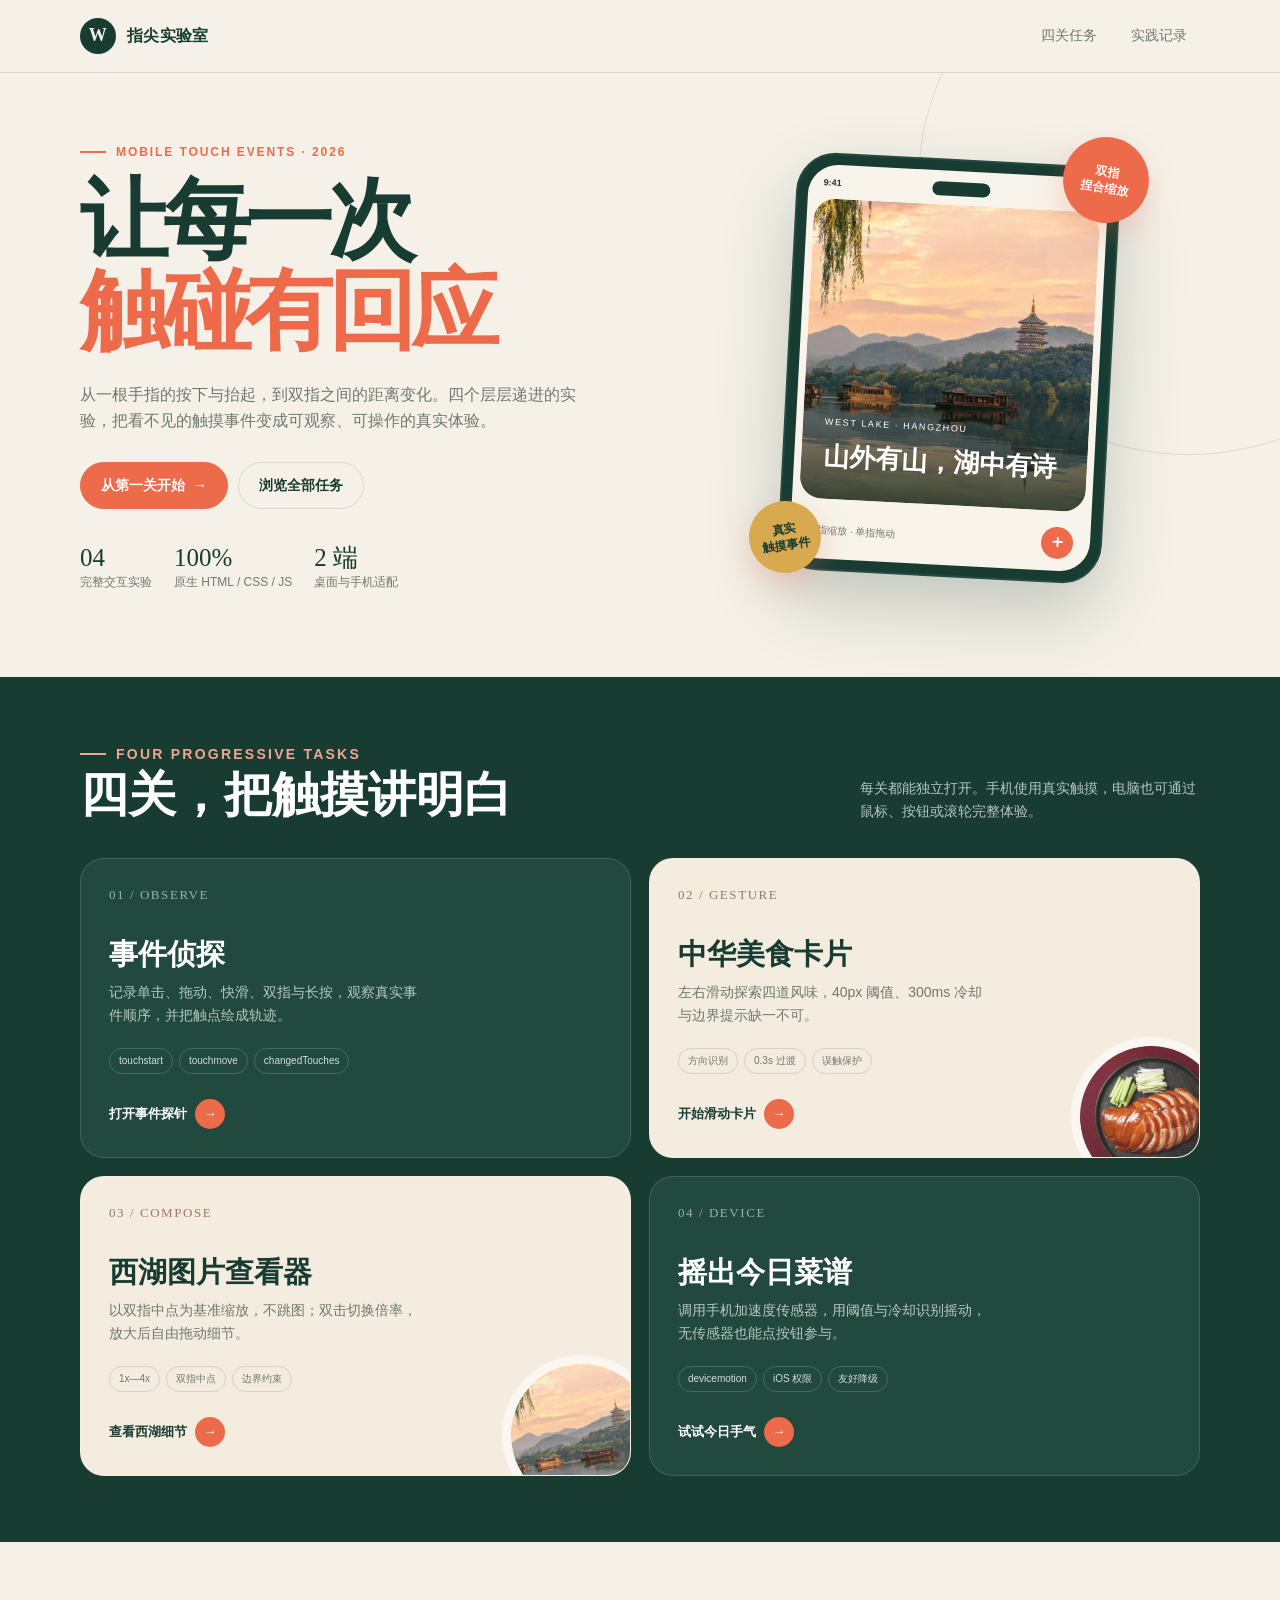
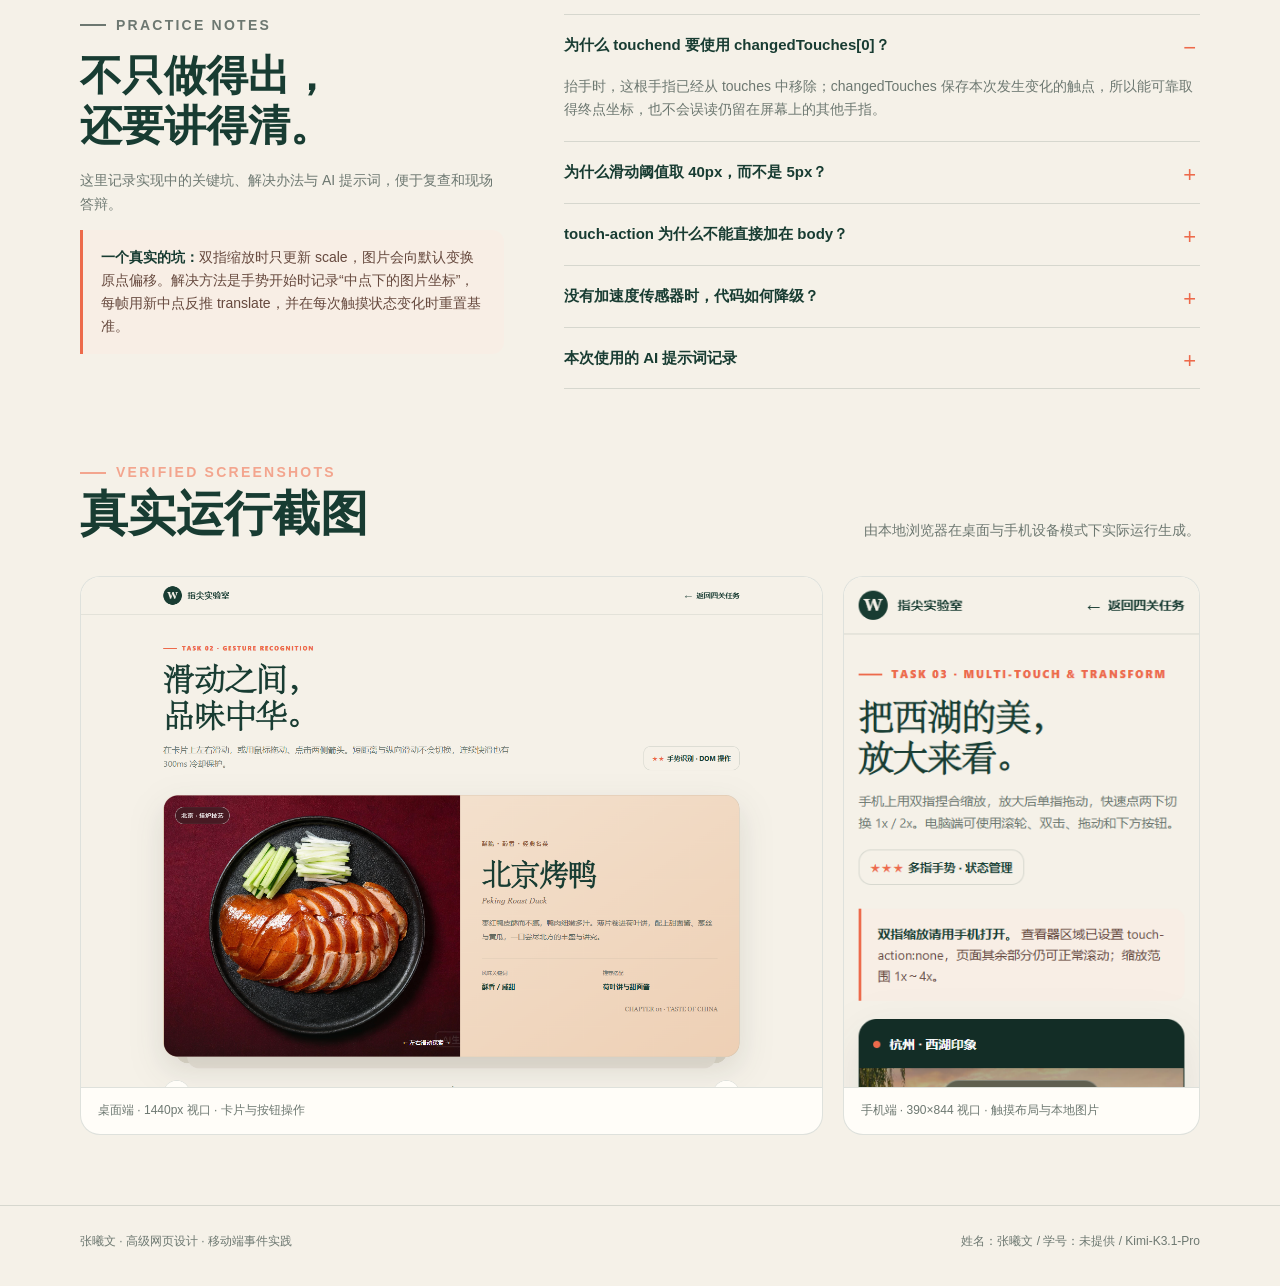
==== index.html @ 84e7a2de "新增移动端触摸交互四关完整实践" ====
<!DOCTYPE html>
<!--
  姓名：张曦文
  学号：未提供
  使用大模型：Kimi-K3.1-Pro
  功能：移动端常用触摸事件四关完整实践与提交说明
-->
<html lang="zh-CN">
<head>
  <meta charset="UTF-8">
  <meta name="viewport" content="width=device-width, initial-scale=1.0">
  <meta name="description" content="张曦文的移动端触摸交互实践：事件探针、美食手势卡片、双指图片查看器与摇一摇菜谱。">
  <meta name="theme-color" content="#f5f1e8">
  <link rel="icon" href="assets/wy-favicon.svg" type="image/svg+xml">
  <title>指尖实验室｜张曦文的移动端交互实践</title>
  <link rel="stylesheet" href="css/wy-common.css">
  <style>
    .wy_hero { position: relative; overflow: hidden; padding: 58px 0 72px; }
    .wy_hero::before { content: ""; position: absolute; top: -160px; right: -180px; width: 540px; height: 540px; border: 1px solid rgba(24,60,50,.12); border-radius: 50%; pointer-events: none; }
    .wy_hero_grid { display: grid; grid-template-columns: minmax(0, 1.05fr) minmax(340px, .95fr); gap: 64px; align-items: center; }
    .wy_hero_title { margin: 0; color: var(--wy_ink); font-family: "Songti SC", "STSong", "SimSun", serif; font-size: clamp(52px, 7.4vw, 88px); line-height: 1.03; letter-spacing: -.06em; }
    .wy_hero_title em { display: block; color: var(--wy_coral); font-style: normal; }
    .wy_hero_lead { max-width: 500px; margin: 24px 0 28px; color: var(--wy_muted); font-size: 16px; }
    .wy_hero_meta { display: flex; flex-wrap: wrap; gap: 22px; margin-top: 34px; color: var(--wy_muted); font-size: 12px; }
    .wy_hero_meta strong { display: block; color: var(--wy_ink); font-family: Georgia, serif; font-size: 25px; font-weight: 400; line-height: 1.2; }
    .wy_device_wrap { position: relative; width: min(100%, 400px); margin: 0 auto; padding: 28px 38px; }
    .wy_device { position: relative; z-index: 2; overflow: hidden; padding: 10px; border: 2px solid #264b40; border-radius: 40px; background: #183c32; box-shadow: 0 30px 70px rgba(24,60,50,.23); transform: rotate(3deg); }
    .wy_device_screen { overflow: hidden; border-radius: 30px; background: #f8f4eb; }
    .wy_device_bar { display: flex; align-items: center; justify-content: space-between; padding: 11px 15px 8px; color: var(--wy_ink); font-size: 9px; font-weight: 800; }
    .wy_device_island { width: 58px; height: 14px; border-radius: 20px; background: var(--wy_ink); }
    .wy_device_photo { position: relative; height: 300px; margin: 0 7px; overflow: hidden; border-radius: 22px; }
    .wy_device_photo img { width: 100%; height: 100%; object-fit: cover; }
    .wy_device_photo::after { content: ""; position: absolute; inset: 45% 0 0; background: linear-gradient(transparent, rgba(10,35,28,.8)); }
    .wy_device_caption { position: absolute; z-index: 2; right: 22px; bottom: 20px; left: 22px; color: #fff; }
    .wy_device_caption small { font-size: 9px; letter-spacing: .18em; }
    .wy_device_caption strong { display: block; margin-top: 3px; font-family: "Songti SC", serif; font-size: 26px; }
    .wy_device_controls { display: flex; align-items: center; justify-content: space-between; padding: 16px 17px 12px; }
    .wy_device_controls span { color: var(--wy_muted); font-size: 10px; }
    .wy_device_controls b { display: grid; place-items: center; width: 32px; height: 32px; border-radius: 50%; background: var(--wy_coral); color: #fff; font-size: 18px; }
    .wy_orbit { position: absolute; z-index: 3; display: grid; place-items: center; width: 86px; height: 86px; border-radius: 50%; background: var(--wy_coral); color: #fff; box-shadow: 0 12px 30px rgba(237,106,75,.25); font-size: 12px; font-weight: 800; line-height: 1.35; text-align: center; }
    .wy_orbit_top { top: 6px; right: 0; transform: rotate(9deg); }
    .wy_orbit_bottom { bottom: 32px; left: 0; width: 72px; height: 72px; background: var(--wy_gold); color: var(--wy_ink); transform: rotate(-8deg); }

    .wy_tasks_section { padding: 66px 0; background: var(--wy_ink); color: #fff; }
    .wy_section_head { display: flex; align-items: end; justify-content: space-between; gap: 30px; margin-bottom: 34px; }
    .wy_section_head .wy_eyebrow { color: #f3a58e; }
    .wy_section_head h2 { margin: 0; font-family: "Songti SC", "STSong", serif; font-size: clamp(32px, 5vw, 48px); line-height: 1.2; }
    .wy_section_head p { max-width: 340px; margin: 0; color: #b7c6bd; font-size: 14px; }
    .wy_tasks { display: grid; grid-template-columns: repeat(2, 1fr); gap: 18px; }
    .wy_task_card { position: relative; display: flex; min-height: 300px; overflow: hidden; padding: 28px; border: 1px solid rgba(255,255,255,.14); border-radius: 24px; background: #21493d; color: #fff; text-decoration: none; transition: transform .25s ease, background .25s ease; }
    .wy_task_card:nth-child(2), .wy_task_card:nth-child(3) { background: #f3ecdf; color: var(--wy_ink); }
    .wy_task_info { position: relative; z-index: 2; display: flex; flex: 1; flex-direction: column; align-items: flex-start; }
    .wy_task_no { margin-bottom: 34px; color: #9db3a7; font: 13px Georgia, serif; letter-spacing: .12em; }
    .wy_task_card:nth-child(2) .wy_task_no, .wy_task_card:nth-child(3) .wy_task_no { color: #9b7767; }
    .wy_task_card h3 { margin: 0 0 10px; font-family: "Songti SC", "STSong", serif; font-size: 29px; line-height: 1.2; }
    .wy_task_card p { max-width: 310px; margin: 0; color: #b8c9bf; font-size: 14px; }
    .wy_task_card:nth-child(2) p, .wy_task_card:nth-child(3) p { color: var(--wy_muted); }
    .wy_task_tags { display: flex; flex-wrap: wrap; gap: 6px; margin-top: 20px; }
    .wy_task_tags span { padding: 4px 9px; border: 1px solid rgba(255,255,255,.18); border-radius: 99px; color: #d4dfd8; font-size: 10px; }
    .wy_task_card:nth-child(2) .wy_task_tags span, .wy_task_card:nth-child(3) .wy_task_tags span { border-color: var(--wy_line); color: var(--wy_muted); }
    .wy_task_go { display: inline-flex; align-items: center; gap: 8px; margin-top: auto; padding-top: 24px; color: #fff; font-size: 13px; font-weight: 800; }
    .wy_task_card:nth-child(2) .wy_task_go, .wy_task_card:nth-child(3) .wy_task_go { color: var(--wy_ink); }
    .wy_task_go b { display: grid; place-items: center; width: 30px; height: 30px; border-radius: 50%; background: var(--wy_coral); color: #fff; transition: transform .2s ease; }
    .wy_task_thumb { position: absolute; right: -32px; bottom: -40px; width: 160px; height: 160px; border: 9px solid rgba(255,255,255,.7); border-radius: 50%; object-fit: cover; opacity: .85; transform: rotate(-10deg); }

    .wy_notes { padding: 72px 0; }
    .wy_notes_grid { display: grid; grid-template-columns: .8fr 1.2fr; gap: 60px; }
    .wy_notes_intro { position: sticky; top: 110px; align-self: start; }
    .wy_notes_intro h2 { margin: 0 0 18px; color: var(--wy_ink); font-family: "Songti SC", serif; font-size: 42px; line-height: 1.2; }
    .wy_notes_intro p { color: var(--wy_muted); font-size: 14px; }
    .wy_prompt { margin: 14px 0 0; padding: 15px; border-radius: 12px; background: #ece9df; color: #52635b; font-size: 13px; }
    .wy_shots { padding: 0 0 70px; }
    .wy_shot_grid { display: grid; grid-template-columns: 1.35fr .65fr; gap: 20px; }
    .wy_shot { overflow: hidden; margin: 0; border: 1px solid var(--wy_line); border-radius: 20px; background: var(--wy_card); }
    .wy_shot img { width: 100%; height: 100%; max-height: 510px; object-fit: cover; object-position: top; }
    .wy_shot figcaption { padding: 13px 17px; border-top: 1px solid var(--wy_line); color: var(--wy_muted); font-size: 12px; }

    @media (hover: hover) {
      .wy_task_card:hover { transform: translateY(-6px); background: #285446; }
      .wy_task_card:nth-child(2):hover, .wy_task_card:nth-child(3):hover { background: #fff8ed; }
      .wy_task_card:hover .wy_task_go b { transform: translateX(4px); }
    }
    @media (max-width: 820px) {
      .wy_hero_grid { grid-template-columns: 1fr; gap: 36px; }
      .wy_hero { padding: 40px 0 52px; }
      .wy_hero_title { max-width: 580px; }
      .wy_device_wrap { width: min(100%, 350px); }
      .wy_notes_grid { grid-template-columns: 1fr; gap: 28px; }
      .wy_notes_intro { position: static; }
    }
    @media (max-width: 600px) {
      .wy_hero_title { font-size: clamp(50px, 16vw, 68px); }
      .wy_hero_lead { font-size: 14px; }
      .wy_hero_meta { gap: 24px; }
      .wy_device_wrap { padding: 20px 28px; }
      .wy_device_photo { height: 280px; }
      .wy_orbit { width: 72px; height: 72px; font-size: 11px; }
      .wy_tasks_section { padding: 50px 0; }
      .wy_section_head { display: block; }
      .wy_section_head p { margin-top: 14px; }
      .wy_tasks { grid-template-columns: 1fr; }
      .wy_task_card { min-height: 275px; padding: 24px; }
      .wy_task_thumb { width: 130px; height: 130px; opacity: .5; }
      .wy_notes { padding: 52px 0; }
      .wy_notes_intro h2 { font-size: 34px; }
      .wy_shot_grid { grid-template-columns: 1fr; }
      .wy_shot img { max-height: 430px; }
    }
  </style>
</head>
<body>
  <header class="wy_header">
    <nav class="wy_shell wy_nav" aria-label="主导航">
      <a class="wy_brand" href="index.html"><span class="wy_brand_mark">W</span>指尖实验室</a>
      <div class="wy_nav_links">
        <a class="wy_nav_link" href="#wy_tasks">四关任务</a>
        <a class="wy_nav_link" href="#wy_records">实践记录</a>
      </div>
    </nav>
  </header>

  <main>
    <section class="wy_hero">
      <div class="wy_shell wy_hero_grid">
        <div>
          <p class="wy_eyebrow">Mobile Touch Events · 2026</p>
          <h1 class="wy_hero_title">让每一次<em>触碰有回应</em></h1>
          <p class="wy_hero_lead">从一根手指的按下与抬起，到双指之间的距离变化。四个层层递进的实验，把看不见的触摸事件变成可观察、可操作的真实体验。</p>
          <div class="wy_btn_row">
            <a class="wy_btn wy_btn_coral" href="mobile-events.html">从第一关开始 <span aria-hidden="true">→</span></a>
            <a class="wy_btn wy_btn_secondary" href="#wy_tasks">浏览全部任务</a>
          </div>
          <div class="wy_hero_meta">
            <div><strong>04</strong>完整交互实验</div>
            <div><strong>100%</strong>原生 HTML / CSS / JS</div>
            <div><strong>2 端</strong>桌面与手机适配</div>
          </div>
        </div>
        <div class="wy_device_wrap" aria-label="西湖图片查看器示意图">
          <div class="wy_orbit wy_orbit_top">双指<br>捏合缩放</div>
          <div class="wy_device">
            <div class="wy_device_screen">
              <div class="wy_device_bar"><span>9:41</span><span class="wy_device_island"></span><span>5G</span></div>
              <div class="wy_device_photo">
                <img src="assets/wy-westlake-photo.jpg" alt="杭州西湖与远山风景" width="1536" height="1024">
                <div class="wy_device_caption"><small>WEST LAKE · HANGZHOU</small><strong>山外有山，湖中有诗</strong></div>
              </div>
              <div class="wy_device_controls"><span>双指缩放 · 单指拖动</span><b>＋</b></div>
            </div>
          </div>
          <div class="wy_orbit wy_orbit_bottom">真实<br>触摸事件</div>
        </div>
      </div>
    </section>

    <section class="wy_tasks_section" id="wy_tasks">
      <div class="wy_shell">
        <div class="wy_section_head">
          <div><p class="wy_eyebrow">Four Progressive Tasks</p><h2>四关，把触摸讲明白</h2></div>
          <p>每关都能独立打开。手机使用真实触摸，电脑也可通过鼠标、按钮或滚轮完整体验。</p>
        </div>
        <div class="wy_tasks">
          <a class="wy_task_card" href="mobile-events.html">
            <div class="wy_task_info"><span class="wy_task_no">01 / OBSERVE</span><h3>事件侦探</h3><p>记录单击、拖动、快滑、双指与长按，观察真实事件顺序，并把触点绘成轨迹。</p><div class="wy_task_tags"><span>touchstart</span><span>touchmove</span><span>changedTouches</span></div><span class="wy_task_go">打开事件探针 <b>→</b></span></div>
          </a>
          <a class="wy_task_card" href="mobile-gesture.html">
            <div class="wy_task_info"><span class="wy_task_no">02 / GESTURE</span><h3>中华美食卡片</h3><p>左右滑动探索四道风味，40px 阈值、300ms 冷却与边界提示缺一不可。</p><div class="wy_task_tags"><span>方向识别</span><span>0.3s 过渡</span><span>误触保护</span></div><span class="wy_task_go">开始滑动卡片 <b>→</b></span></div>
            <img class="wy_task_thumb" src="assets/wy-duck-photo.jpg" alt="北京烤鸭" loading="lazy" width="320" height="320">
          </a>
          <a class="wy_task_card" href="mobile-zoom.html">
            <div class="wy_task_info"><span class="wy_task_no">03 / COMPOSE</span><h3>西湖图片查看器</h3><p>以双指中点为基准缩放，不跳图；双击切换倍率，放大后自由拖动细节。</p><div class="wy_task_tags"><span>1x—4x</span><span>双指中点</span><span>边界约束</span></div><span class="wy_task_go">查看西湖细节 <b>→</b></span></div>
            <img class="wy_task_thumb" src="assets/wy-westlake-photo.jpg" alt="西湖风景" loading="lazy" width="320" height="320">
          </a>
          <a class="wy_task_card" href="mobile-sensor.html">
            <div class="wy_task_info"><span class="wy_task_no">04 / DEVICE</span><h3>摇出今日菜谱</h3><p>调用手机加速度传感器，用阈值与冷却识别摇动，无传感器也能点按钮参与。</p><div class="wy_task_tags"><span>devicemotion</span><span>iOS 权限</span><span>友好降级</span></div><span class="wy_task_go">试试今日手气 <b>→</b></span></div>
          </a>
        </div>
      </div>
    </section>

    <section class="wy_notes" id="wy_records">
      <div class="wy_shell wy_notes_grid">
        <div class="wy_notes_intro">
          <p class="wy_eyebrow">Practice Notes</p>
          <h2>不只做得出，<br>还要讲得清。</h2>
          <p>这里记录实现中的关键坑、解决办法与 AI 提示词，便于复查和现场答辩。</p>
          <div class="wy_note"><strong>一个真实的坑：</strong>双指缩放时只更新 scale，图片会向默认变换原点偏移。解决方法是手势开始时记录“中点下的图片坐标”，每帧用新中点反推 translate，并在每次触摸状态变化时重置基准。</div>
        </div>
        <div class="wy_accordion">
          <details class="wy_accordion_item" open><summary>为什么 touchend 要使用 changedTouches[0]？</summary><div class="wy_accordion_body">抬手时，这根手指已经从 touches 中移除；changedTouches 保存本次发生变化的触点，所以能可靠取得终点坐标，也不会误读仍留在屏幕上的其他手指。</div></details>
          <details class="wy_accordion_item"><summary>为什么滑动阈值取 40px，而不是 5px？</summary><div class="wy_accordion_body">手指按下后自然会发生微小抖动。5px 容易把点击误判成滑动；40px 能过滤误触，同时不需要用户滑得过远。再比较横向与纵向位移的绝对值，可避免斜滑误判。</div></details>
          <details class="wy_accordion_item"><summary>touch-action 为什么不能直接加在 body？</summary><div class="wy_accordion_body">touch-action:none 会完全禁止浏览器原生平移与缩放手势。只应在需要接管手势的区域使用：探针和查看器用 none；横向卡片用 pan-y，保留页面纵向滚动。</div></details>
          <details class="wy_accordion_item"><summary>没有加速度传感器时，代码如何降级？</summary><div class="wy_accordion_body">先检测 DeviceMotionEvent，再在限定时间内检查是否真的收到有效数据。不支持、无数据或权限被拒绝时均显示明确提示，并保留“点我抽一次”按钮，保证页面不会空白或报错。</div></details>
          <details class="wy_accordion_item"><summary>本次使用的 AI 提示词记录</summary><div class="wy_accordion_body"><p class="wy_prompt">“依据移动端触摸事件课程要求，用原生 HTML、CSS、JavaScript 完整实现四个任务；统一 wy_ 命名；所有图片本地化；同时支持真实手机触摸与桌面鼠标操作。”</p><p class="wy_prompt">“双指缩放必须以两指中点为锚点，限制 1x—4x，支持双击、单指拖动、边界约束和横竖屏状态保留，请说明不跳图的数学关系。”</p><p class="wy_prompt">“检查 40px 阈值、300ms 冷却、传感器 18 阈值与 1.5 秒冷却、iOS 权限申请和无数据降级，修复移动端控制台错误。”</p></div></details>
        </div>
      </div>
    </section>

    <section class="wy_shots" aria-labelledby="wy_shots_title">
      <div class="wy_shell">
        <div class="wy_section_head" style="color:var(--wy_ink)"><div><p class="wy_eyebrow">Verified Screenshots</p><h2 id="wy_shots_title">真实运行截图</h2></div><p style="color:var(--wy_muted)">由本地浏览器在桌面与手机设备模式下实际运行生成。</p></div>
        <div class="wy_shot_grid">
          <figure class="wy_shot"><img src="assets/wy-run-desktop.png" alt="美食手势卡片桌面浏览器实际运行截图" loading="lazy"><figcaption>桌面端 · 1440px 视口 · 卡片与按钮操作</figcaption></figure>
          <figure class="wy_shot"><img src="assets/wy-run-mobile.png" alt="图片查看器手机设备模式实际运行截图" loading="lazy"><figcaption>手机端 · 390×844 视口 · 触摸布局与本地图片</figcaption></figure>
        </div>
      </div>
    </section>
  </main>

  <footer class="wy_footer"><div class="wy_shell wy_footer_inner"><span>张曦文 · 高级网页设计 · 移动端事件实践</span><span>姓名：张曦文 / 学号：未提供 / Kimi-K3.1-Pro</span></div></footer>
</body>
</html>
---- css/wy-common.css ----
/* 姓名：张曦文 | 学号：未提供 | 使用大模型：Kimi-K3.1-Pro */
:root {
  --wy_paper: #f5f1e8;
  --wy_paper_deep: #ebe4d6;
  --wy_card: #fffdf8;
  --wy_ink: #183c32;
  --wy_text: #263b35;
  --wy_muted: #6d7871;
  --wy_line: rgba(24, 60, 50, .14);
  --wy_green: #183c32;
  --wy_green_2: #285a49;
  --wy_coral: #ed6a4b;
  --wy_coral_soft: #f9dfd4;
  --wy_gold: #d8a94e;
  --wy_shadow: 0 18px 50px rgba(33, 48, 40, .09);
  --wy_radius: 24px;
}

* { box-sizing: border-box; -webkit-tap-highlight-color: transparent; }
html { scroll-behavior: smooth; }
body {
  margin: 0;
  min-width: 300px;
  background: var(--wy_paper);
  color: var(--wy_text);
  font-family: -apple-system, BlinkMacSystemFont, "Segoe UI", "PingFang SC", "Microsoft YaHei", sans-serif;
  line-height: 1.65;
  -webkit-font-smoothing: antialiased;
}
button, input, textarea { font: inherit; }
button, a { -webkit-tap-highlight-color: transparent; }
button { touch-action: manipulation; }
a { color: inherit; }
img { display: block; max-width: 100%; }
::selection { background: var(--wy_coral_soft); color: var(--wy_ink); }

.wy_shell { width: min(1120px, calc(100% - 48px)); margin: 0 auto; }
.wy_header {
  position: sticky;
  z-index: 50;
  top: 0;
  border-bottom: 1px solid var(--wy_line);
  background: rgba(245, 241, 232, .92);
  backdrop-filter: blur(16px);
}
.wy_nav { min-height: 72px; display: flex; align-items: center; justify-content: space-between; gap: 20px; }
.wy_brand { display: inline-flex; align-items: center; gap: 11px; text-decoration: none; font-weight: 800; color: var(--wy_ink); letter-spacing: .02em; }
.wy_brand_mark { display: grid; place-items: center; width: 36px; height: 36px; border-radius: 50%; background: var(--wy_ink); color: var(--wy_paper); font-family: Georgia, serif; font-size: 18px; }
.wy_nav_links { display: flex; align-items: center; gap: 8px; }
.wy_nav_link { padding: 9px 13px; border-radius: 99px; color: var(--wy_muted); text-decoration: none; font-size: 14px; }
.wy_nav_link[aria-current="page"] { background: var(--wy_ink); color: #fff; }
.wy_back { display: inline-flex; align-items: center; gap: 7px; padding: 8px 0; color: var(--wy_ink); text-decoration: none; font-size: 14px; font-weight: 700; }
.wy_back::before { content: "←"; font-size: 19px; line-height: 1; }

.wy_main { padding: 56px 0 80px; }
.wy_task_head { display: grid; grid-template-columns: 1fr auto; gap: 36px; align-items: end; margin-bottom: 36px; }
.wy_eyebrow { display: flex; align-items: center; gap: 10px; margin: 0 0 14px; color: var(--wy_coral); font-size: 12px; font-weight: 800; letter-spacing: .16em; text-transform: uppercase; }
.wy_eyebrow::before { content: ""; width: 26px; height: 2px; background: currentColor; }
.wy_title { margin: 0; max-width: 780px; color: var(--wy_ink); font-family: "Songti SC", "STSong", "SimSun", serif; font-size: clamp(34px, 5.2vw, 62px); font-weight: 700; line-height: 1.15; letter-spacing: -.035em; }
.wy_lead { max-width: 720px; margin: 18px 0 0; color: var(--wy_muted); font-size: 16px; }
.wy_level { flex: none; padding: 12px 16px; border: 1px solid var(--wy_line); border-radius: 14px; color: var(--wy_ink); font-size: 13px; font-weight: 700; white-space: nowrap; }
.wy_level span { color: var(--wy_coral); letter-spacing: 2px; }

.wy_grid { display: grid; gap: 24px; }
.wy_grid_two { grid-template-columns: minmax(0, 1.35fr) minmax(280px, .65fr); align-items: start; }
.wy_card { border: 1px solid rgba(24, 60, 50, .1); border-radius: var(--wy_radius); background: var(--wy_card); box-shadow: var(--wy_shadow); }
.wy_panel { padding: 26px; }
.wy_panel + .wy_panel { border-top: 1px solid var(--wy_line); }
.wy_panel_title { display: flex; align-items: center; justify-content: space-between; gap: 12px; margin: 0 0 18px; color: var(--wy_ink); font-size: 18px; line-height: 1.4; }
.wy_panel_title small { color: var(--wy_muted); font-size: 12px; font-weight: 500; }
.wy_section { margin-top: 28px; }
.wy_section_title { margin: 0 0 12px; color: var(--wy_ink); font-family: "Songti SC", "STSong", serif; font-size: 25px; }
.wy_text { color: var(--wy_muted); font-size: 14px; }
.wy_text p { margin: 0 0 12px; }
.wy_text strong { color: var(--wy_ink); }
.wy_note { padding: 16px 18px; border-left: 3px solid var(--wy_coral); border-radius: 0 12px 12px 0; background: #f8eee5; color: #66493e; font-size: 14px; }
.wy_note strong { color: var(--wy_ink); }
.wy_code { display: inline-block; padding: 2px 6px; border-radius: 5px; background: #e9eee9; color: var(--wy_green_2); font: 12px/1.5 Consolas, monospace; overflow-wrap: anywhere; }
.wy_list { margin: 0; padding: 0; list-style: none; }
.wy_list li { position: relative; padding: 11px 0 11px 24px; border-bottom: 1px solid var(--wy_line); color: var(--wy_muted); font-size: 14px; }
.wy_list li:last-child { border-bottom: 0; }
.wy_list li::before { content: ""; position: absolute; top: 20px; left: 2px; width: 7px; height: 7px; border-radius: 50%; background: var(--wy_coral); }

.wy_btn { display: inline-flex; align-items: center; justify-content: center; gap: 8px; min-height: 46px; padding: 11px 20px; border: 1px solid var(--wy_ink); border-radius: 99px; background: var(--wy_ink); color: #fff; cursor: pointer; font-weight: 700; font-size: 14px; text-decoration: none; transition: transform .2s ease, background .2s ease, opacity .2s ease; }
.wy_btn:active { transform: scale(.96); }
.wy_btn:disabled { opacity: .45; cursor: not-allowed; }
.wy_btn_secondary { border-color: var(--wy_line); background: transparent; color: var(--wy_ink); }
.wy_btn_coral { border-color: var(--wy_coral); background: var(--wy_coral); }
.wy_btn_row { display: flex; flex-wrap: wrap; gap: 10px; }
.wy_badge { display: inline-flex; align-items: center; min-height: 28px; padding: 4px 10px; border-radius: 99px; background: #e6eee8; color: var(--wy_green_2); font-size: 12px; font-weight: 700; }
.wy_badge_coral { background: var(--wy_coral_soft); color: #9b4935; }
.wy_status { min-height: 24px; margin: 12px 0 0; color: var(--wy_muted); font-size: 13px; }
.wy_status[data-wy-tone="success"] { color: #237151; }
.wy_status[data-wy-tone="warn"] { color: #ad553d; }

.wy_table_wrap { overflow-x: auto; border: 1px solid var(--wy_line); border-radius: 14px; }
.wy_table { width: 100%; border-collapse: collapse; font-size: 13px; }
.wy_table th, .wy_table td { padding: 13px 15px; border-bottom: 1px solid var(--wy_line); text-align: left; vertical-align: top; }
.wy_table th { background: #edf0e9; color: var(--wy_ink); font-size: 12px; white-space: nowrap; }
.wy_table tr:last-child td { border-bottom: 0; }
.wy_table td { color: var(--wy_muted); }

.wy_accordion { border-top: 1px solid var(--wy_line); }
.wy_accordion_item { border-bottom: 1px solid var(--wy_line); }
.wy_accordion_item summary { position: relative; padding: 18px 36px 18px 0; color: var(--wy_ink); cursor: pointer; font-size: 15px; font-weight: 700; list-style: none; }
.wy_accordion_item summary::-webkit-details-marker { display: none; }
.wy_accordion_item summary::after { content: "+"; position: absolute; top: 15px; right: 4px; color: var(--wy_coral); font-size: 22px; font-weight: 400; }
.wy_accordion_item[open] summary::after { content: "−"; }
.wy_accordion_body { padding: 0 0 20px; color: var(--wy_muted); font-size: 14px; }

.wy_footer { padding: 26px 0 34px; border-top: 1px solid var(--wy_line); }
.wy_footer_inner { display: flex; justify-content: space-between; gap: 20px; color: var(--wy_muted); font-size: 12px; }

@media (hover: hover) {
  .wy_btn:hover { transform: translateY(-2px); background: var(--wy_green_2); }
  .wy_btn_secondary:hover { background: #e8ede6; }
  .wy_nav_link:not([aria-current="page"]):hover { background: #e8e5dc; color: var(--wy_ink); }
  .wy_back:hover { color: var(--wy_coral); }
}

@media (max-width: 760px) {
  .wy_shell { width: min(100% - 32px, 620px); }
  .wy_nav { min-height: 62px; }
  .wy_brand { font-size: 14px; }
  .wy_brand_mark { width: 32px; height: 32px; }
  .wy_nav_links { gap: 2px; }
  .wy_nav_link { padding: 7px 10px; font-size: 12px; }
  .wy_main { padding: 34px 0 54px; }
  .wy_task_head { grid-template-columns: 1fr; gap: 18px; margin-bottom: 26px; }
  .wy_title { font-size: clamp(33px, 10vw, 46px); }
  .wy_lead { margin-top: 14px; font-size: 14px; }
  .wy_level { justify-self: start; padding: 8px 12px; }
  .wy_grid_two { grid-template-columns: 1fr; }
  .wy_panel { padding: 20px; }
  .wy_card { border-radius: 20px; }
  .wy_footer_inner { flex-direction: column; gap: 5px; }
  .wy_table th, .wy_table td { padding: 11px 12px; }
}

@media (prefers-reduced-motion: reduce) {
  html { scroll-behavior: auto; }
  *, *::before, *::after { animation-duration: .01ms !important; animation-iteration-count: 1 !important; transition-duration: .01ms !important; }
}
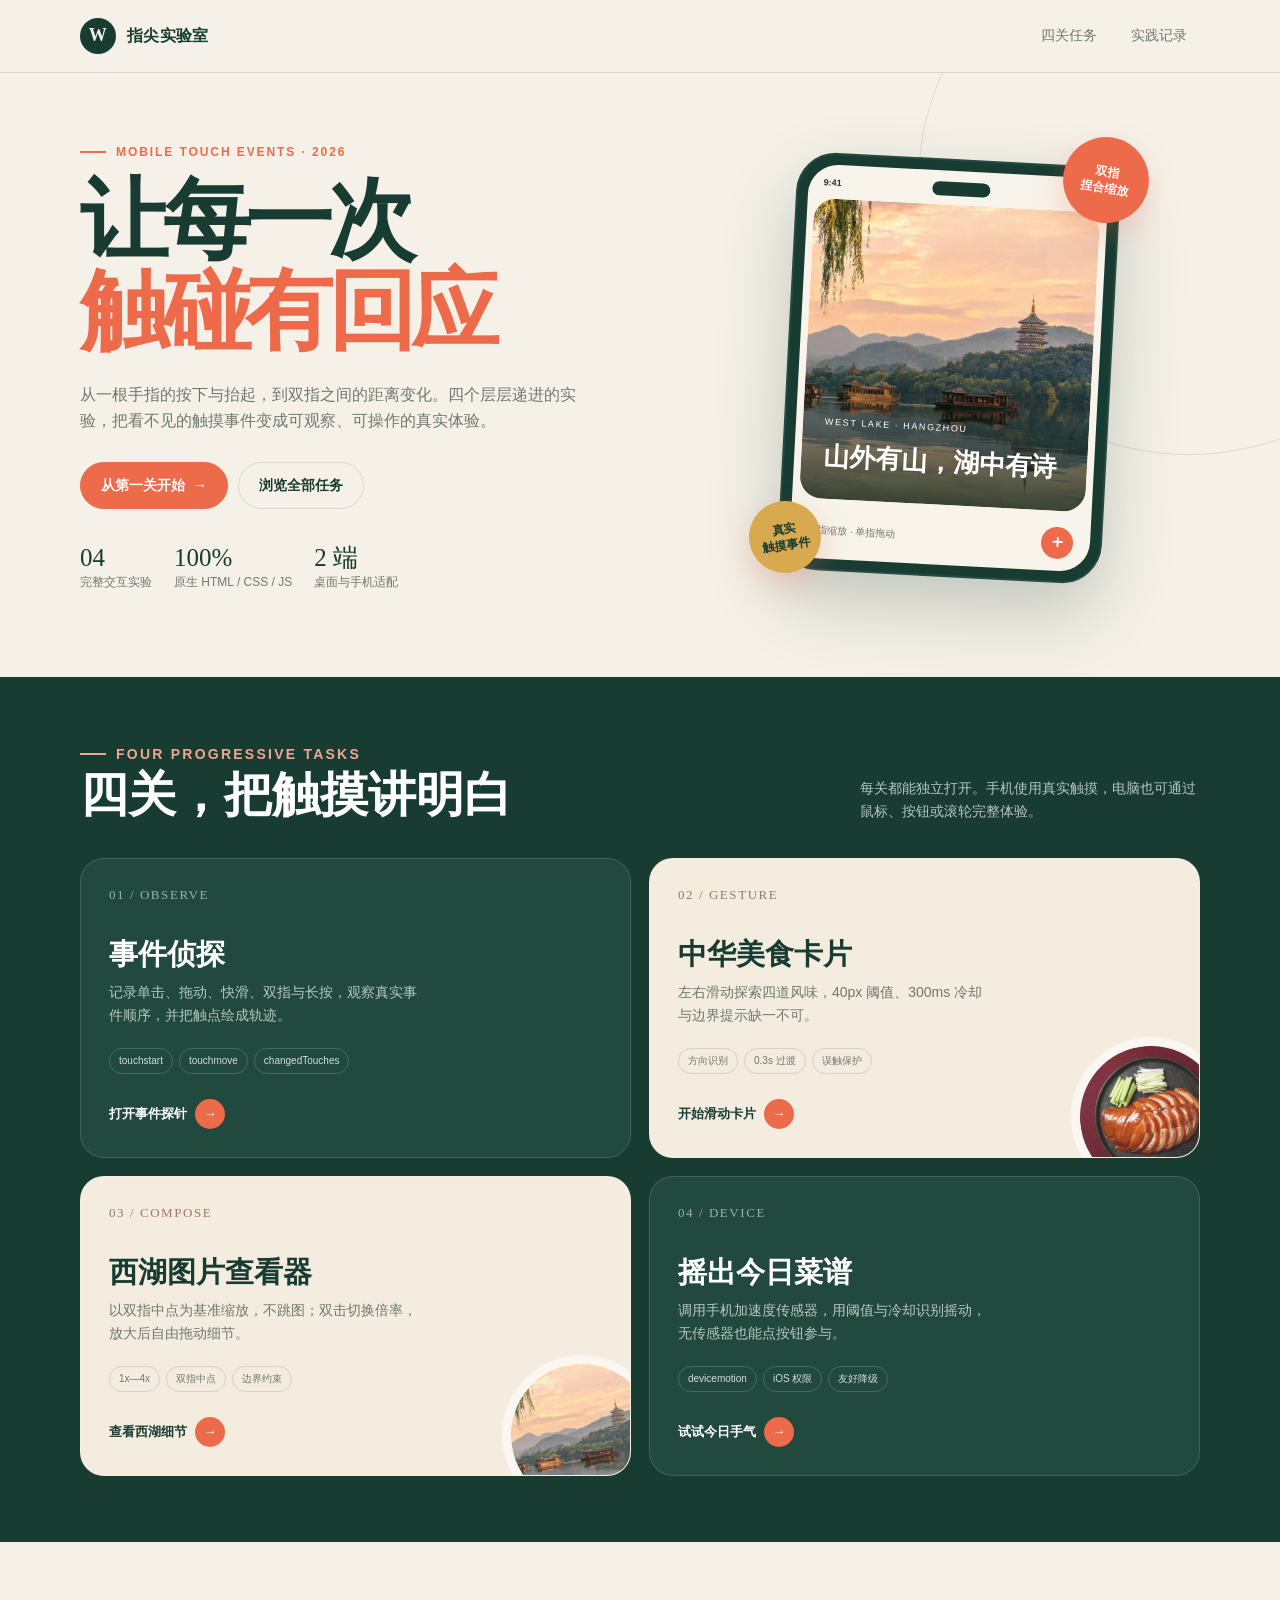
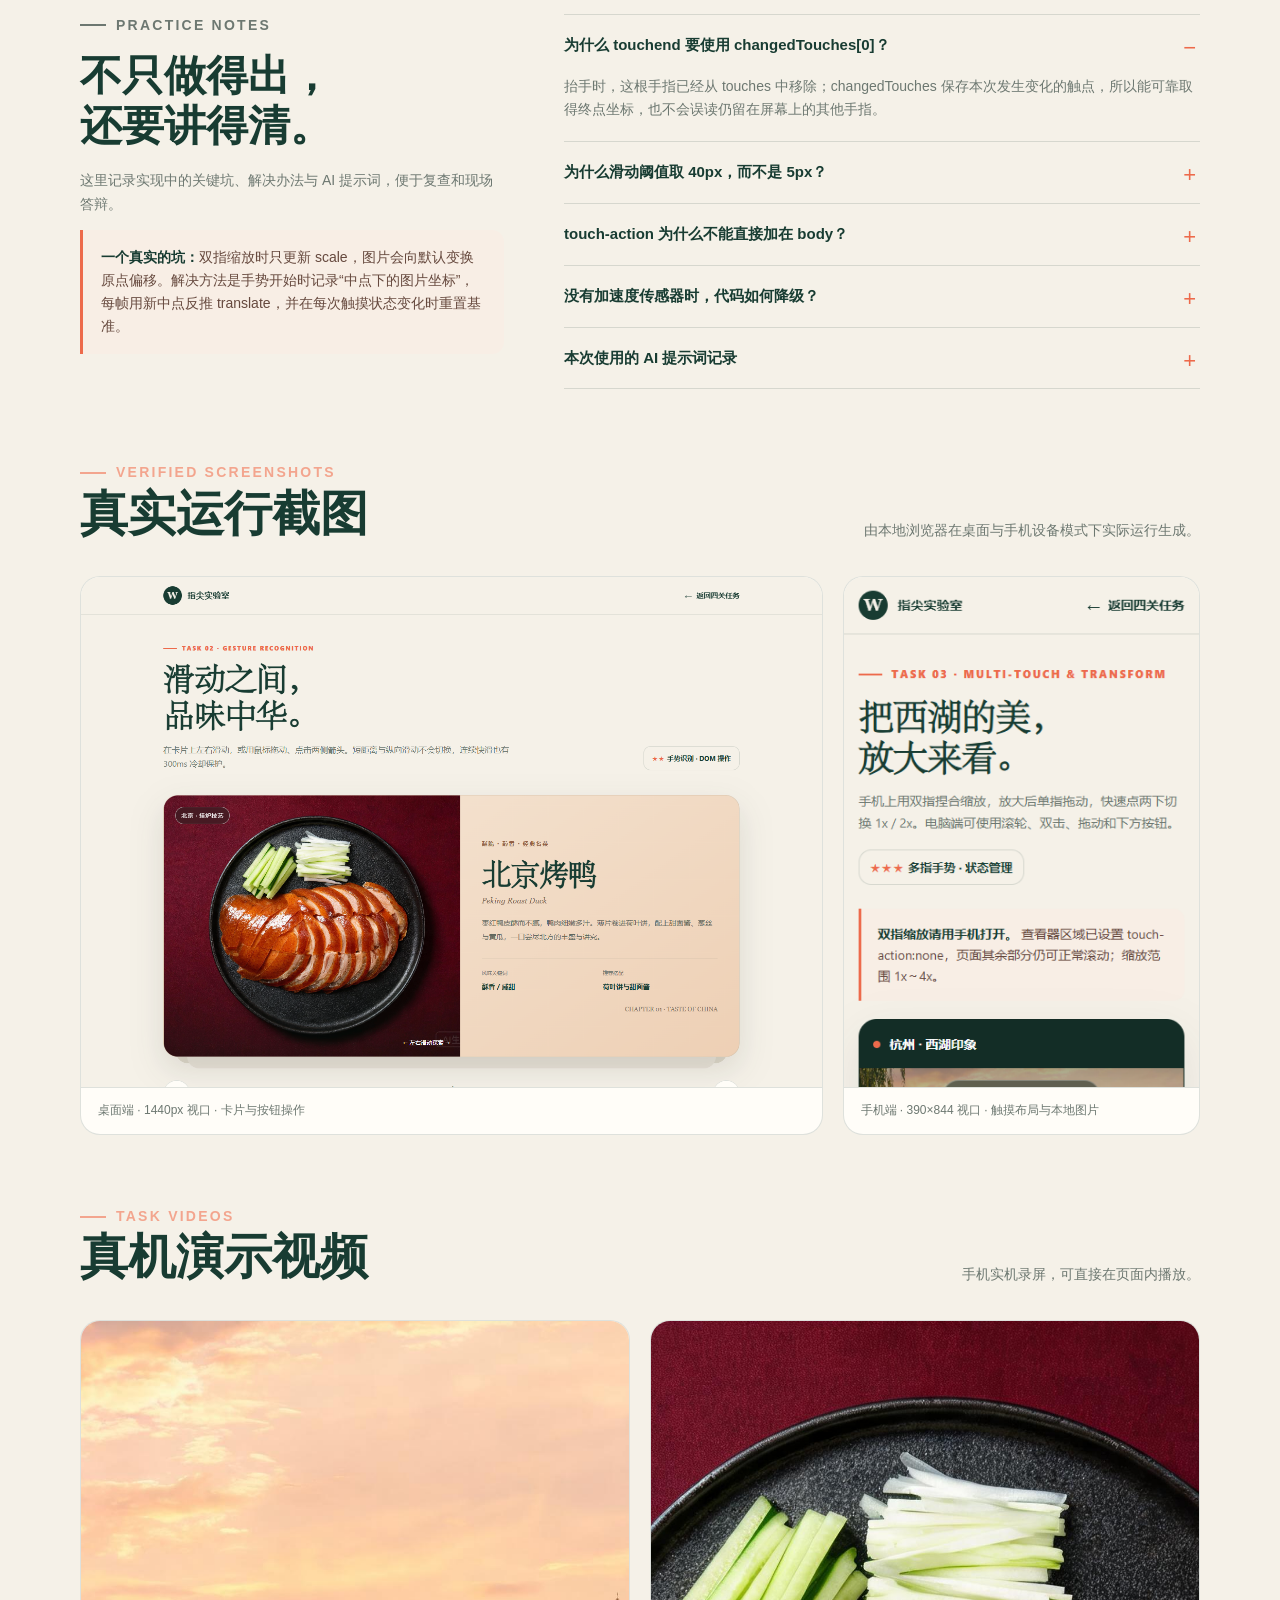
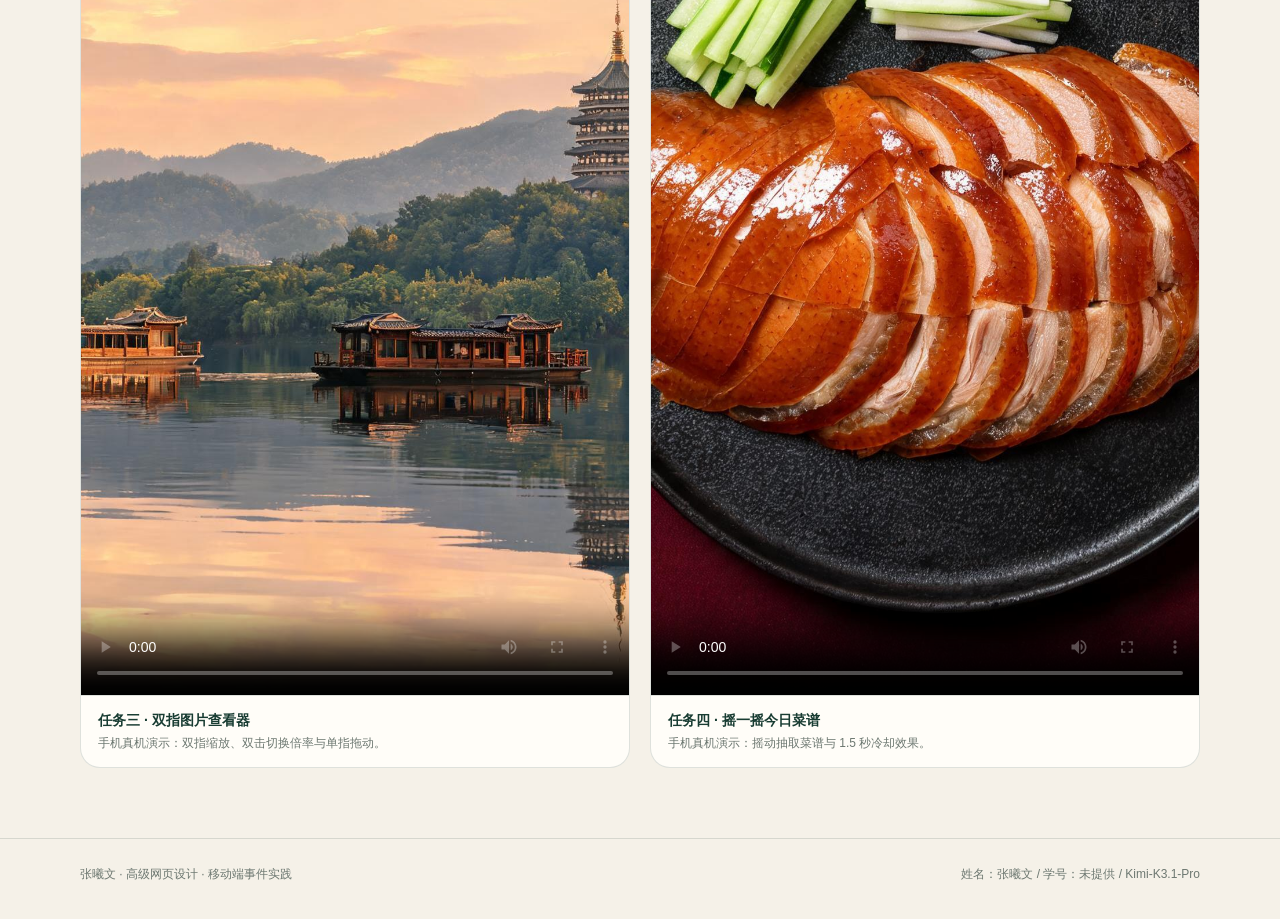
==== commit 974a6a30: "首页底部新增任务三与任务四真机演示视频" ====
--- a/index.html
+++ b/index.html
@@ -75,6 +75,13 @@
     .wy_shot img { width: 100%; height: 100%; max-height: 510px; object-fit: cover; object-position: top; }
     .wy_shot figcaption { padding: 13px 17px; border-top: 1px solid var(--wy_line); color: var(--wy_muted); font-size: 12px; }
 
+    .wy_videos { padding: 0 0 70px; }
+    .wy_video_grid { display: grid; grid-template-columns: 1fr 1fr; gap: 20px; }
+    .wy_video_card { overflow: hidden; margin: 0; border: 1px solid var(--wy_line); border-radius: 20px; background: var(--wy_card); }
+    .wy_video_card video { display: block; width: 100%; aspect-ratio: 9 / 16; object-fit: cover; background: #0d211b; }
+    .wy_video_card figcaption { padding: 13px 17px; border-top: 1px solid var(--wy_line); color: var(--wy_muted); font-size: 12px; }
+    .wy_video_card figcaption strong { display: block; margin-bottom: 2px; color: var(--wy_ink); font-size: 14px; }
+
     @media (hover: hover) {
       .wy_task_card:hover { transform: translateY(-6px); background: #285446; }
       .wy_task_card:nth-child(2):hover, .wy_task_card:nth-child(3):hover { background: #fff8ed; }
@@ -105,6 +112,8 @@
       .wy_notes_intro h2 { font-size: 34px; }
       .wy_shot_grid { grid-template-columns: 1fr; }
       .wy_shot img { max-height: 430px; }
+      .wy_videos { padding: 0 0 52px; }
+      .wy_video_grid { grid-template-columns: 1fr; }
     }
   </style>
 </head>
@@ -205,6 +214,22 @@
         </div>
       </div>
     </section>
+
+    <section class="wy_videos" aria-labelledby="wy_videos_title">
+      <div class="wy_shell">
+        <div class="wy_section_head" style="color:var(--wy_ink)"><div><p class="wy_eyebrow">Task Videos</p><h2 id="wy_videos_title">真机演示视频</h2></div><p style="color:var(--wy_muted)">手机实机录屏，可直接在页面内播放。</p></div>
+        <div class="wy_video_grid">
+          <figure class="wy_video_card">
+            <video controls playsinline webkit-playsinline preload="metadata" poster="assets/wy-westlake-photo.jpg"><source src="assets/wy-task3-zoom-video.mp4" type="video/mp4">您的浏览器不支持视频播放，请升级后重试。</video>
+            <figcaption><strong>任务三 · 双指图片查看器</strong>手机真机演示：双指缩放、双击切换倍率与单指拖动。</figcaption>
+          </figure>
+          <figure class="wy_video_card">
+            <video controls playsinline webkit-playsinline preload="metadata" poster="assets/wy-duck-photo.jpg"><source src="assets/wy-task4-sensor-video.mp4" type="video/mp4">您的浏览器不支持视频播放，请升级后重试。</video>
+            <figcaption><strong>任务四 · 摇一摇今日菜谱</strong>手机真机演示：摇动抽取菜谱与 1.5 秒冷却效果。</figcaption>
+          </figure>
+        </div>
+      </div>
+    </section>
   </main>
 
   <footer class="wy_footer"><div class="wy_shell wy_footer_inner"><span>张曦文 · 高级网页设计 · 移动端事件实践</span><span>姓名：张曦文 / 学号：未提供 / Kimi-K3.1-Pro</span></div></footer>
